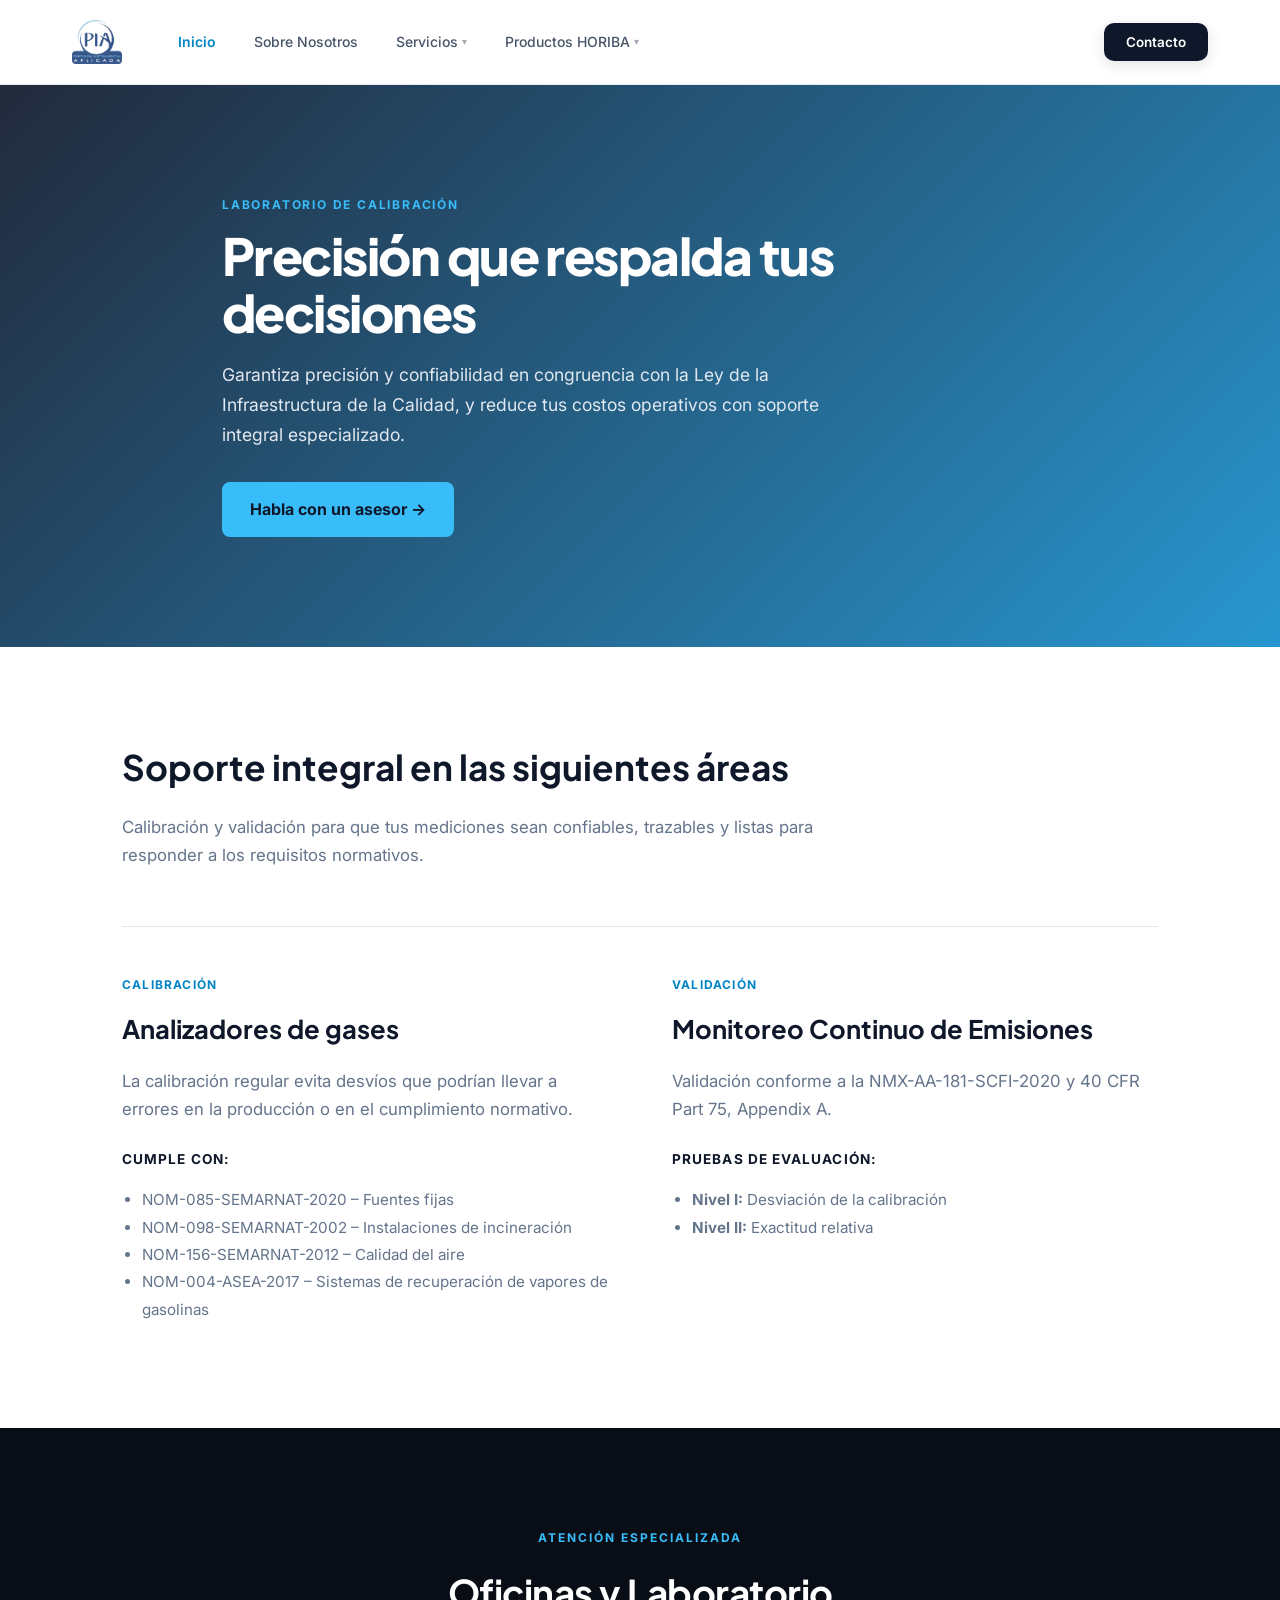
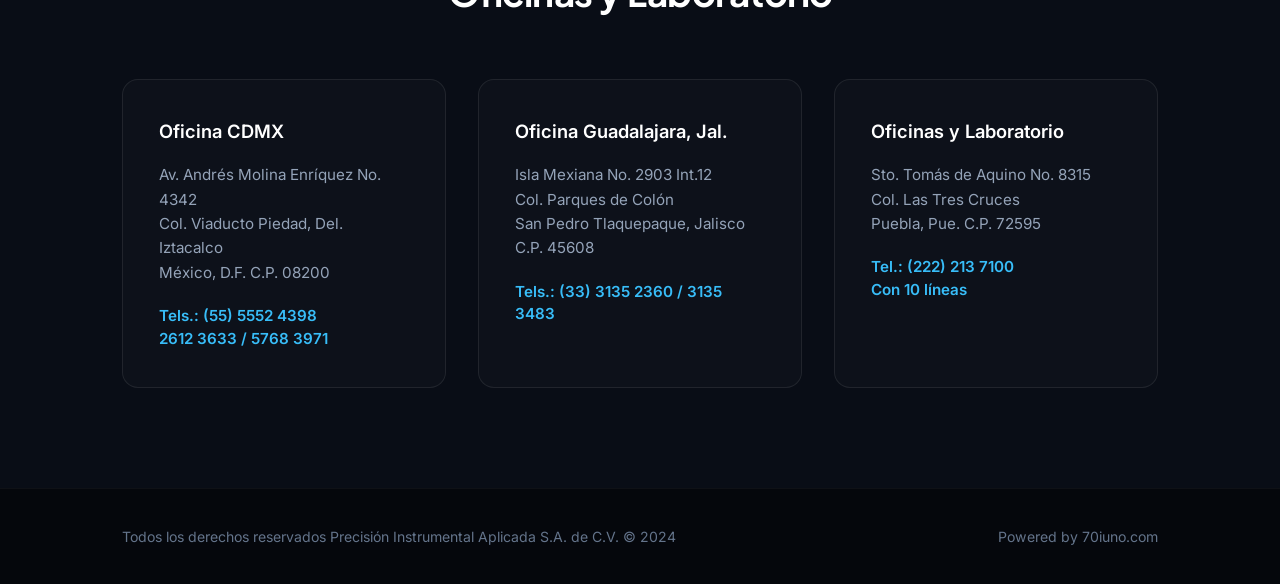
==== calibracion.html @ d00288b8 "Estructura completa de PIA" ====
<!DOCTYPE html>
<html lang="es-MX">
<head>
  <meta charset="UTF-8">
  <meta name="viewport" content="width=device-width, initial-scale=1.0">
  <title>Laboratorio de Calibración | PIA</title>
  <meta name="description" content="Servicios de calibración y validación de PIA para mediciones precisas, trazables y confiables.">
  
  <!-- Google Fonts -->
  <link rel="preconnect" href="https://fonts.googleapis.com">
  <link rel="preconnect" href="https://fonts.gstatic.com" crossorigin>
  <link href="https://fonts.googleapis.com/css2?family=Inter:wght@300;400;500;600;700&family=Plus+Jakarta+Sans:wght@500;600;700;800&display=swap" rel="stylesheet">
  
  <link rel="stylesheet" href="css/style.css">
</head>
<body>

  <!-- HEADER -->
 <header style="position:sticky; top:0; z-index:1000; background:rgba(255,255,255,0.9); backdrop-filter:blur(12px); border-bottom:1px solid rgba(226,232,240,0.8);">
  <div class="header-container">

    <!-- GRUPO IZQUIERDA: LOGO + MENÚ -->
    <div class="header-left">
      <a href="index.html" style="display:flex; align-items:center;">
        <img src="assets/pialogo.png" alt="PIA" style="display:block; height:44px; width:auto;">
      </a>

      <nav>
        <ul>
          <li><a href="index.html" style="display:block; padding:10px 16px; color:#0284c7; font-size:14px; font-weight:600; border-radius:8px;">Inicio</a></li>
          <li><a href="nosotros.html" style="display:block; padding:10px 16px; color:#475569; font-size:14px; font-weight:500; border-radius:8px;">Sobre Nosotros</a></li>

          <!-- SERVICIOS -->
          <li style="position:relative;" onmouseenter="document.getElementById('drop-servicios').style.display='block';" onmouseleave="document.getElementById('drop-servicios').style.display='none';">
            <a href="servicios.html" style="display:flex; align-items:center; gap:4px; padding:10px 16px; color:#475569; font-size:14px; font-weight:500; border-radius:8px;">
              Servicios <span style="font-size:10px; opacity:0.5;">▾</span>
            </a>
            <div id="drop-servicios" class="nav-dropdown-menu servicios-drop">
              <div class="nav-section-title">Laboratorio</div>
              <a href="calibracion.html" class="nav-dropdown-item">Calibración</a>
              <a href="mantenimiento.html" class="nav-dropdown-item">Mantenimiento Preventivo y Correctivo</a>
              <div class="nav-divider"></div>
              <div class="nav-section-title">Proyectos</div>
              <a href="servicios.html#psi" class="nav-dropdown-item">Medición de Aguas (PSI)</a>
              <a href="servicios.html#llave-en-mano" class="nav-dropdown-item">Soluciones Llave en Mano</a>
            </div>
          </li>

          <!-- PRODUCTOS HORIBA -->
          <li style="position:relative;" onmouseenter="document.getElementById('drop-productos').style.display='block';" onmouseleave="document.getElementById('drop-productos').style.display='none';">
            <a href="productos.html" style="display:flex; align-items:center; gap:4px; padding:10px 16px; color:#475569; font-size:14px; font-weight:500; border-radius:8px;">
              Productos HORIBA <span style="font-size:10px; opacity:0.5;">▾</span>
            </a>
            <div id="drop-productos" class="nav-dropdown-menu productos-drop">
              <div class="nav-section-title">De Proceso</div>
              <a href="productos.html#proceso-gases" class="nav-dropdown-item">Monitoreo de Gases de Proceso</a>
              <a href="productos.html#proceso-agua" class="nav-dropdown-item">Monitoreo de Agua de Proceso</a>
              <div class="nav-divider"></div>
              <div class="nav-section-title">Medio Ambiente</div>
              <a href="productos.html#emisiones" class="nav-dropdown-item">Emisiones a la Atmósfera (CEMS)</a>
              <a href="productos.html#calidad-aire" class="nav-dropdown-item">Calidad del Aire</a>
              <a href="productos.html#agua-residual" class="nav-dropdown-item">Agua Residual y Potable</a>
            </div>
          </li>
        </ul>
      </nav>
    </div>

    <!-- BOTÓN DERECHA -->
    <div>
      <a href="#contacto" style="background:#0f172a; color:#ffffff; font-size:13.5px; font-weight:600; padding:11px 22px; border-radius:10px; box-shadow:0 4px 14px rgba(15,23,42,0.12);">Contacto</a>
    </div>

  </div>
</header>





  <main>
    <!-- HERO -->
    <section style="padding:110px 0; background:linear-gradient(135deg, rgba(15,23,42,0.92), rgba(2,132,199,0.85)), url('https://pia.com.mx/wp-content/uploads/2024/12/analizadores-de-gases-calibracion.jpg') center/cover; color:white;">
      <div style="max-width:900px; margin:0 auto; padding:0 32px;">
        <span style="font-size:0.75rem; text-transform:uppercase; letter-spacing:0.15em; color:#38bdf8; font-weight:700; margin-bottom:12px; display:block;">Laboratorio de Calibración</span>
        <h1 style="font-family:'Plus Jakarta Sans', sans-serif; font-size:3.2rem; font-weight:800; line-height:1.1; margin:0 0 20px; letter-spacing:-0.03em;">Precisión que respalda tus decisiones</h1>
        <p style="font-size:1.1rem; color:#e2e8f0; max-width:640px; margin:0 0 32px; line-height:1.7;">
          Garantiza precisión y confiabilidad en congruencia con la Ley de la Infraestructura de la Calidad, y reduce tus costos operativos con soporte integral especializado.
        </p>
        <a href="#contacto" style="background:#38bdf8; color:#0f172a; font-weight:700; text-decoration:none; padding:14px 28px; border-radius:8px; display:inline-block;">Habla con un asesor →</a>
      </div>
    </section>

    <!-- AREAS EDITORIAL -->
    <section style="padding:90px 0; background:#ffffff;">
      <div style="max-width:1100px; margin:0 auto; padding:0 32px;">
        
        <div style="max-width:760px; margin-bottom:56px;">
          <h2 style="font-family:'Plus Jakarta Sans', sans-serif; font-size:2.2rem; color:#0f172a; margin:0 0 16px;">Soporte integral en las siguientes áreas</h2>
          <p style="color:#64748b; font-size:1.05rem; margin:0;">Calibración y validación para que tus mediciones sean confiables, trazables y listas para responder a los requisitos normativos.</p>
        </div>

        <div style="display:grid; grid-template-columns:repeat(auto-fit, minmax(320px, 1fr)); gap:64px; border-top:1px solid #e2e8f0; padding-top:48px;">
          
          <!-- CALIBRACION -->
          <div>
            <span style="color:#0284c7; font-size:0.75rem; font-weight:700; text-transform:uppercase; letter-spacing:0.1em; display:block; margin-bottom:12px;">Calibración</span>
            <h3 style="font-family:'Plus Jakarta Sans', sans-serif; font-size:1.6rem; color:#0f172a; margin:0 0 16px;">Analizadores de gases</h3>
            <p style="color:#64748b; font-size:1.05rem; line-height:1.7; margin:0 0 24px;">La calibración regular evita desvíos que podrían llevar a errores en la producción o en el cumplimiento normativo.</p>
            
            <h4 style="font-size:0.85rem; text-transform:uppercase; letter-spacing:0.08em; margin:20px 0 12px; color:#0f172a; font-weight:700;">Cumple con:</h4>
            <ul style="padding-left:20px; color:#64748b; font-size:0.95rem; line-height:1.8;">
              <li>NOM-085-SEMARNAT-2020 – Fuentes fijas</li>
              <li>NOM-098-SEMARNAT-2002 – Instalaciones de incineración</li>
              <li>NOM-156-SEMARNAT-2012 – Calidad del aire</li>
              <li>NOM-004-ASEA-2017 – Sistemas de recuperación de vapores de gasolinas</li>
            </ul>
          </div>

          <!-- VALIDACION -->
          <div>
            <span style="color:#0284c7; font-size:0.75rem; font-weight:700; text-transform:uppercase; letter-spacing:0.1em; display:block; margin-bottom:12px;">Validación</span>
            <h3 style="font-family:'Plus Jakarta Sans', sans-serif; font-size:1.6rem; color:#0f172a; margin:0 0 16px;">Monitoreo Continuo de Emisiones</h3>
            <p style="color:#64748b; font-size:1.05rem; line-height:1.7; margin:0 0 24px;">Validación conforme a la NMX-AA-181-SCFI-2020 y 40 CFR Part 75, Appendix A.</p>
            
            <h4 style="font-size:0.85rem; text-transform:uppercase; letter-spacing:0.08em; margin:20px 0 12px; color:#0f172a; font-weight:700;">Pruebas de evaluación:</h4>
            <ul style="padding-left:20px; color:#64748b; font-size:0.95rem; line-height:1.8;">
              <li><strong>Nivel I:</strong> Desviación de la calibración</li>
              <li><strong>Nivel II:</strong> Exactitud relativa</li>
            </ul>
          </div>

        </div>

      </div>
    </section>

  </main>

  <!-- OFFICES SECTION (DARK THEME) -->
  <section id="contacto" style="background:#090d16; padding:100px 0; color:#ffffff;">
    <div style="max-width:1100px; margin:0 auto; padding:0 32px;">

      <p style="text-align:center; text-transform:uppercase; letter-spacing:2px; font-size:0.75rem; font-weight:700; color:#38bdf8; margin:0 0 12px;">Atención Especializada</p>
      <h2 style="text-align:center; font-family:'Plus Jakarta Sans', sans-serif; font-size:2.3rem; color:#ffffff; margin:0 0 56px; letter-spacing:-0.5px;">Oficinas y Laboratorio</h2>

      <div style="display:grid; grid-template-columns:repeat(auto-fit, minmax(280px, 1fr)); gap:32px;">

        <!-- CDMX -->
        <div style="padding:36px; background:rgba(255,255,255,0.02); border:1px solid rgba(255,255,255,0.08); border-radius:16px;">
          <h3 style="color:#ffffff; font-size:1.15rem; font-weight:600; margin:0 0 16px;">Oficina CDMX</h3>
          <p style="color:#94a3b8; font-size:0.95rem; line-height:1.6; margin:0 0 20px;">
            Av. Andrés Molina Enríquez No. 4342<br>
            Col. Viaducto Piedad, Del. Iztacalco<br>
            México, D.F. C.P. 08200
          </p>
          <p style="color:#38bdf8; font-weight:600; font-size:0.95rem; margin:0; line-height:1.5;">
            Tels.: (55) 5552 4398<br>
            2612 3633 / 5768 3971
          </p>
        </div>

        <!-- GUADALAJARA -->
        <div style="padding:36px; background:rgba(255,255,255,0.02); border:1px solid rgba(255,255,255,0.08); border-radius:16px;">
          <h3 style="color:#ffffff; font-size:1.15rem; font-weight:600; margin:0 0 16px;">Oficina Guadalajara, Jal.</h3>
          <p style="color:#94a3b8; font-size:0.95rem; line-height:1.6; margin:0 0 20px;">
            Isla Mexiana No. 2903 Int.12<br>
            Col. Parques de Colón<br>
            San Pedro Tlaquepaque, Jalisco C.P. 45608
          </p>
          <p style="color:#38bdf8; font-weight:600; font-size:0.95rem; margin:0; line-height:1.5;">
            Tels.: (33) 3135 2360 / 3135 3483
          </p>
        </div>

        <!-- PUEBLA -->
        <div style="padding:36px; background:rgba(255,255,255,0.02); border:1px solid rgba(255,255,255,0.08); border-radius:16px;">
          <h3 style="color:#ffffff; font-size:1.15rem; font-weight:600; margin:0 0 16px;">Oficinas y Laboratorio</h3>
          <p style="color:#94a3b8; font-size:0.95rem; line-height:1.6; margin:0 0 20px;">
            Sto. Tomás de Aquino No. 8315<br>
            Col. Las Tres Cruces<br>
            Puebla, Pue. C.P. 72595
          </p>
          <p style="color:#38bdf8; font-weight:600; font-size:0.95rem; margin:0; line-height:1.5;">
            Tel.: (222) 213 7100<br>
            Con 10 líneas
          </p>
        </div>

      </div>

    </div>
  </section>

  <!-- FOOTER UNIFICADO -->
  <footer style="background:#05070c; color:#64748b; padding:36px 0; border-top:1px solid rgba(255,255,255,0.04);">
    <div style="max-width:1100px; margin:0 auto; padding:0 32px; display:flex; justify-content:space-between; align-items:center; flex-wrap:wrap; gap:16px; font-size:0.88rem;">
      <p style="margin:0;">Todos los derechos reservados Precisión Instrumental Aplicada S.A. de C.V. © 2024</p>
      <p style="margin:0;">Powered by 70iuno.com</p>
    </div>
  </footer>

</body>
</html>
---- css/style.css ----
/* BASE STYLES MODERNOS */
* {
  box-sizing: border-box;
}

html {
  scroll-behavior: smooth;
}

body {
  margin: 0;
  padding: 0;
  font-family: 'Inter', -apple-system, BlinkMacSystemFont, "Segoe UI", Roboto, Helvetica, Arial, sans-serif;
  color: #1e293b;
  background-color: #ffffff;
  line-height: 1.7;
  -webkit-font-smoothing: antialiased;
}

a {
  transition: all 0.25s cubic-bezier(0.16, 1, 0.3, 1);
  text-decoration: none;
}

/* NAVBAR ORGANIZADA: LOGO + MENÚ A LA IZQUIERDA */
.header-container {
  max-width: 1200px;
  margin: 0 auto;
  padding: 0 32px;
  display: flex;
  align-items: center;
  justify-content: space-between;
  height: 84px;
}

.header-left {
  display: flex;
  align-items: center;
  gap: 40px; /* Espacio entre el logo y el menú */
}

header nav ul {
  display: flex;
  align-items: center;
  justify-content: flex-start;
  gap: 6px;
  list-style: none;
  margin: 0;
  padding: 0;
}

/* NAVBAR DROPDOWN MEJORADOS (ORGANICOS) */
.nav-dropdown-menu {
  display: none;
  position: absolute;
  top: 100%;
  left: 0;
  background: #ffffff;
  border: 1px solid rgba(15, 23, 42, 0.08);
  border-radius: 16px;
  box-shadow: 0 25px 50px -12px rgba(15, 23, 42, 0.1);
  padding: 12px;
  margin-top: 12px;
  z-index: 1000;
  animation: fadeIn 0.2s ease forwards;
}

@keyframes fadeIn {
  from { opacity: 0; transform: translateY(6px); }
  to { opacity: 1; transform: translateY(0); }
}

.nav-dropdown-menu.servicios-drop {
  width: 300px;
}

.nav-dropdown-menu.productos-drop {
  width: 340px;
  max-height: 70vh;
  overflow-y: auto;
}

.nav-dropdown-item {
  display: block;
  padding: 10px 14px;
  border-radius: 10px;
  color: #334155;
  font-size: 14px;
  font-weight: 500;
}

.nav-dropdown-item:hover {
  background-color: #f8fafc;
  color: #0284c7;
  transform: translateX(3px);
}

.nav-section-title {
  padding: 8px 14px;
  font-size: 11px;
  font-weight: 700;
  text-transform: uppercase;
  letter-spacing: 0.1em;
  color: #94a3b8;
}

.nav-divider {
  height: 1px;
  background: #f1f5f9;
  margin: 8px 10px;
}
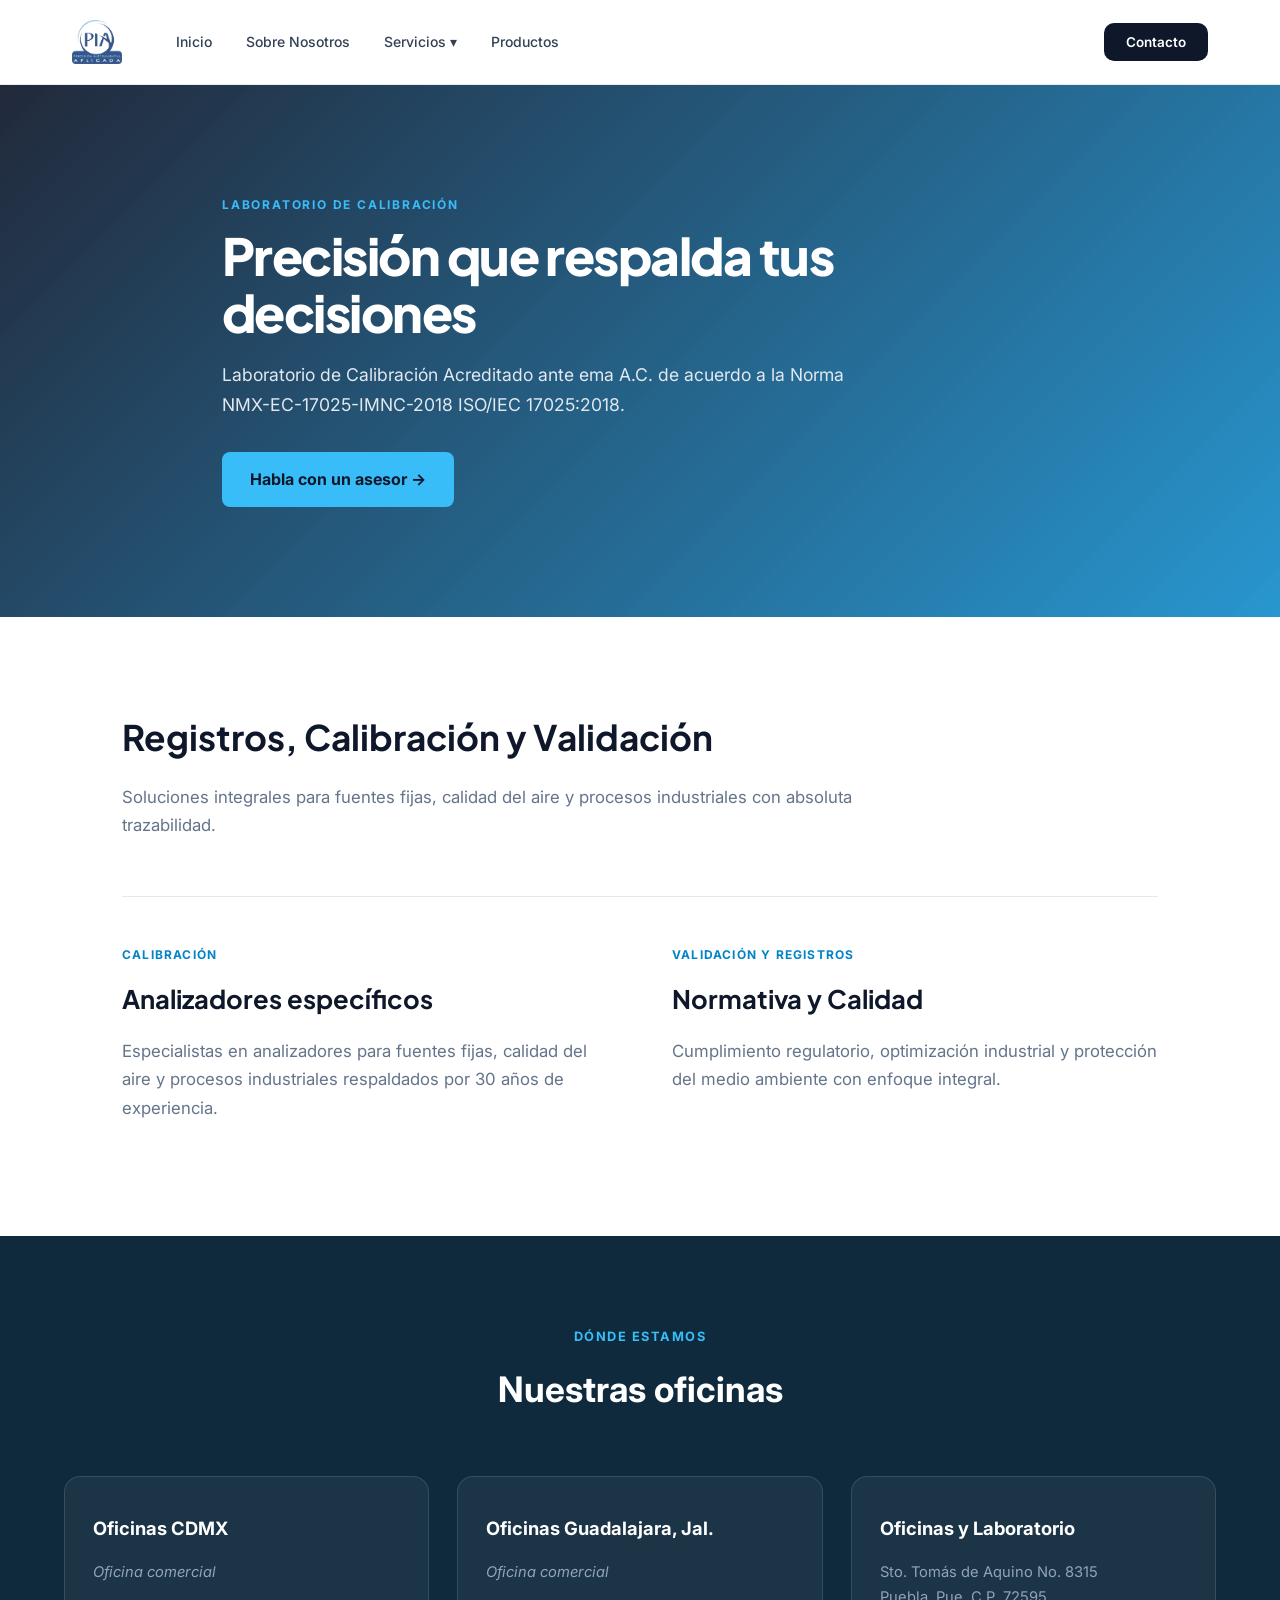
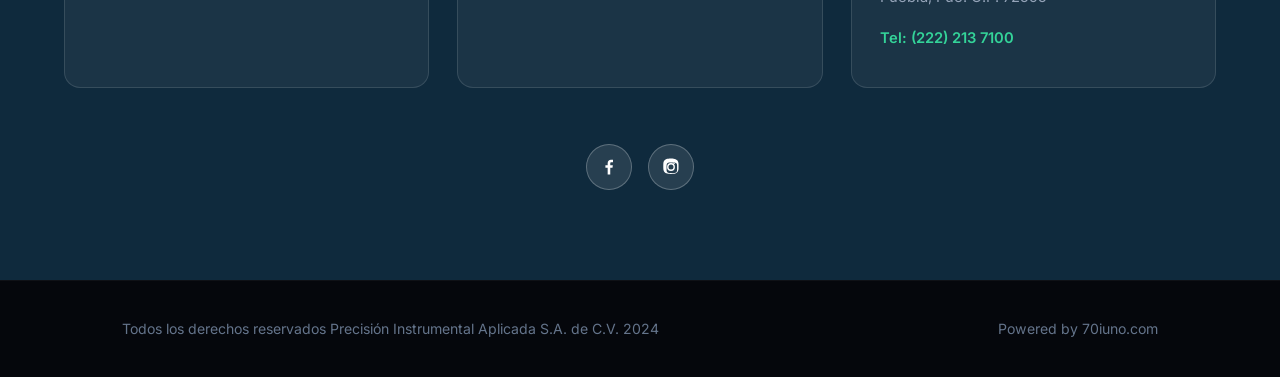
==== commit ecfc4c67: "pagina actualizada" ====
--- a/calibracion.html
+++ b/calibracion.html
@@ -5,197 +5,123 @@
   <meta name="viewport" content="width=device-width, initial-scale=1.0">
   <title>Laboratorio de Calibración | PIA</title>
   <meta name="description" content="Servicios de calibración y validación de PIA para mediciones precisas, trazables y confiables.">
-  
-  <!-- Google Fonts -->
   <link rel="preconnect" href="https://fonts.googleapis.com">
   <link rel="preconnect" href="https://fonts.gstatic.com" crossorigin>
   <link href="https://fonts.googleapis.com/css2?family=Inter:wght@300;400;500;600;700&family=Plus+Jakarta+Sans:wght@500;600;700;800&display=swap" rel="stylesheet">
-  
   <link rel="stylesheet" href="css/style.css">
 </head>
 <body>
 
-  <!-- HEADER -->
- <header style="position:sticky; top:0; z-index:1000; background:rgba(255,255,255,0.9); backdrop-filter:blur(12px); border-bottom:1px solid rgba(226,232,240,0.8);">
-  <div class="header-container">
-
-    <!-- GRUPO IZQUIERDA: LOGO + MENÚ -->
-    <div class="header-left">
-      <a href="index.html" style="display:flex; align-items:center;">
-        <img src="assets/pialogo.png" alt="PIA" style="display:block; height:44px; width:auto;">
-      </a>
-
-      <nav>
-        <ul>
-          <li><a href="index.html" style="display:block; padding:10px 16px; color:#0284c7; font-size:14px; font-weight:600; border-radius:8px;">Inicio</a></li>
-          <li><a href="nosotros.html" style="display:block; padding:10px 16px; color:#475569; font-size:14px; font-weight:500; border-radius:8px;">Sobre Nosotros</a></li>
-
-          <!-- SERVICIOS -->
-          <li style="position:relative;" onmouseenter="document.getElementById('drop-servicios').style.display='block';" onmouseleave="document.getElementById('drop-servicios').style.display='none';">
-            <a href="servicios.html" style="display:flex; align-items:center; gap:4px; padding:10px 16px; color:#475569; font-size:14px; font-weight:500; border-radius:8px;">
-              Servicios <span style="font-size:10px; opacity:0.5;">▾</span>
-            </a>
-            <div id="drop-servicios" class="nav-dropdown-menu servicios-drop">
-              <div class="nav-section-title">Laboratorio</div>
-              <a href="calibracion.html" class="nav-dropdown-item">Calibración</a>
-              <a href="mantenimiento.html" class="nav-dropdown-item">Mantenimiento Preventivo y Correctivo</a>
-              <div class="nav-divider"></div>
-              <div class="nav-section-title">Proyectos</div>
-              <a href="servicios.html#psi" class="nav-dropdown-item">Medición de Aguas (PSI)</a>
-              <a href="servicios.html#llave-en-mano" class="nav-dropdown-item">Soluciones Llave en Mano</a>
-            </div>
-          </li>
-
-          <!-- PRODUCTOS HORIBA -->
-          <li style="position:relative;" onmouseenter="document.getElementById('drop-productos').style.display='block';" onmouseleave="document.getElementById('drop-productos').style.display='none';">
-            <a href="productos.html" style="display:flex; align-items:center; gap:4px; padding:10px 16px; color:#475569; font-size:14px; font-weight:500; border-radius:8px;">
-              Productos HORIBA <span style="font-size:10px; opacity:0.5;">▾</span>
-            </a>
-            <div id="drop-productos" class="nav-dropdown-menu productos-drop">
-              <div class="nav-section-title">De Proceso</div>
-              <a href="productos.html#proceso-gases" class="nav-dropdown-item">Monitoreo de Gases de Proceso</a>
-              <a href="productos.html#proceso-agua" class="nav-dropdown-item">Monitoreo de Agua de Proceso</a>
-              <div class="nav-divider"></div>
-              <div class="nav-section-title">Medio Ambiente</div>
-              <a href="productos.html#emisiones" class="nav-dropdown-item">Emisiones a la Atmósfera (CEMS)</a>
-              <a href="productos.html#calidad-aire" class="nav-dropdown-item">Calidad del Aire</a>
-              <a href="productos.html#agua-residual" class="nav-dropdown-item">Agua Residual y Potable</a>
-            </div>
-          </li>
-        </ul>
-      </nav>
+  <header class="sticky-header">
+    <div class="header-container">
+      <div class="header-left">
+        <a href="index.html" style="display:flex; align-items:center;">
+          <img src="assets/pialogo.png" alt="PIA" style="display:block; height:44px; width:auto;">
+        </a>
+        <nav>
+          <ul>
+            <li><a href="index.html" class="nav-dropdown-item">Inicio</a></li>
+            <li><a href="nosotros.html" class="nav-dropdown-item">Sobre Nosotros</a></li>
+            <li style="position:relative;" onmouseenter="document.getElementById('drop-servicios').style.display='block';" onmouseleave="document.getElementById('drop-servicios').style.display='none';">
+              <a href="servicios.html" class="nav-dropdown-item">Servicios ▾</a>
+              <div id="drop-servicios" class="nav-dropdown-menu servicios-drop">
+                <div class="nav-section-title">Laboratorio</div>
+                <a href="calibracion.html" class="nav-dropdown-item" style="color:#0284c7; font-weight:600;">Laboratorio de Calibración</a>
+                <a href="mantenimiento.html" class="nav-dropdown-item">Mantenimiento Preventivo y Correctivo</a>
+                <div class="nav-divider"></div>
+                <div class="nav-section-title">Proyectos</div>
+                <a href="servicios.html#psi" class="nav-dropdown-item">Medición de Aguas (PSI)</a>
+                <a href="servicios.html#llave-en-mano" class="nav-dropdown-item">Soluciones Llave en Mano</a>
+              </div>
+            </li>
+            <li style="position:relative;" onmouseenter="document.getElementById('drop-productos').style.display='block';" onmouseleave="document.getElementById('drop-productos').style.display='none';">
+              <a href="productos.html" class="nav-dropdown-item">Productos</a>
+              <div id="drop-productos" class="nav-dropdown-menu productos-drop">
+                <div class="nav-section-title">De Proceso</div>
+                <a href="productos.html#proceso-gases" class="nav-dropdown-item">Monitoreo de Gases de Proceso</a>
+                <a href="productos.html#proceso-agua" class="nav-dropdown-item">Monitoreo de Agua de Proceso</a>
+                <div class="nav-divider"></div>
+                <div class="nav-section-title">Medio Ambiente</div>
+                <a href="productos.html#emisiones" class="nav-dropdown-item">Emisiones a la Atmósfera (CEMS)</a>
+                <a href="productos.html#calidad-aire" class="nav-dropdown-item">Calidad del Aire</a>
+                <a href="productos.html#agua-residual" class="nav-dropdown-item">Agua Residual y Potable</a>
+              </div>
+            </li>
+          </ul>
+        </nav>
+      </div>
+      <div>
+        <a href="#contacto" style="background:#0f172a; color:#ffffff; font-size:13.5px; font-weight:600; padding:11px 22px; border-radius:10px;">Contacto</a>
+      </div>
     </div>
-
-    <!-- BOTÓN DERECHA -->
-    <div>
-      <a href="#contacto" style="background:#0f172a; color:#ffffff; font-size:13.5px; font-weight:600; padding:11px 22px; border-radius:10px; box-shadow:0 4px 14px rgba(15,23,42,0.12);">Contacto</a>
-    </div>
-
-  </div>
-</header>
-
-
-
-
+  </header>
 
   <main>
-    <!-- HERO -->
     <section style="padding:110px 0; background:linear-gradient(135deg, rgba(15,23,42,0.92), rgba(2,132,199,0.85)), url('https://pia.com.mx/wp-content/uploads/2024/12/analizadores-de-gases-calibracion.jpg') center/cover; color:white;">
       <div style="max-width:900px; margin:0 auto; padding:0 32px;">
         <span style="font-size:0.75rem; text-transform:uppercase; letter-spacing:0.15em; color:#38bdf8; font-weight:700; margin-bottom:12px; display:block;">Laboratorio de Calibración</span>
         <h1 style="font-family:'Plus Jakarta Sans', sans-serif; font-size:3.2rem; font-weight:800; line-height:1.1; margin:0 0 20px; letter-spacing:-0.03em;">Precisión que respalda tus decisiones</h1>
         <p style="font-size:1.1rem; color:#e2e8f0; max-width:640px; margin:0 0 32px; line-height:1.7;">
-          Garantiza precisión y confiabilidad en congruencia con la Ley de la Infraestructura de la Calidad, y reduce tus costos operativos con soporte integral especializado.
+          Laboratorio de Calibración Acreditado ante ema A.C. de acuerdo a la Norma NMX-EC-17025-IMNC-2018 ISO/IEC 17025:2018.
         </p>
         <a href="#contacto" style="background:#38bdf8; color:#0f172a; font-weight:700; text-decoration:none; padding:14px 28px; border-radius:8px; display:inline-block;">Habla con un asesor →</a>
       </div>
     </section>
 
-    <!-- AREAS EDITORIAL -->
     <section style="padding:90px 0; background:#ffffff;">
       <div style="max-width:1100px; margin:0 auto; padding:0 32px;">
-        
         <div style="max-width:760px; margin-bottom:56px;">
-          <h2 style="font-family:'Plus Jakarta Sans', sans-serif; font-size:2.2rem; color:#0f172a; margin:0 0 16px;">Soporte integral en las siguientes áreas</h2>
-          <p style="color:#64748b; font-size:1.05rem; margin:0;">Calibración y validación para que tus mediciones sean confiables, trazables y listas para responder a los requisitos normativos.</p>
+          <h2 style="font-family:'Plus Jakarta Sans', sans-serif; font-size:2.2rem; color:#0f172a; margin:0 0 16px;">Registros, Calibración y Validación</h2>
+          <p style="color:#64748b; font-size:1.05rem; margin:0;">Soluciones integrales para fuentes fijas, calidad del aire y procesos industriales con absoluta trazabilidad.</p>
         </div>
 
         <div style="display:grid; grid-template-columns:repeat(auto-fit, minmax(320px, 1fr)); gap:64px; border-top:1px solid #e2e8f0; padding-top:48px;">
-          
-          <!-- CALIBRACION -->
           <div>
             <span style="color:#0284c7; font-size:0.75rem; font-weight:700; text-transform:uppercase; letter-spacing:0.1em; display:block; margin-bottom:12px;">Calibración</span>
-            <h3 style="font-family:'Plus Jakarta Sans', sans-serif; font-size:1.6rem; color:#0f172a; margin:0 0 16px;">Analizadores de gases</h3>
-            <p style="color:#64748b; font-size:1.05rem; line-height:1.7; margin:0 0 24px;">La calibración regular evita desvíos que podrían llevar a errores en la producción o en el cumplimiento normativo.</p>
-            
-            <h4 style="font-size:0.85rem; text-transform:uppercase; letter-spacing:0.08em; margin:20px 0 12px; color:#0f172a; font-weight:700;">Cumple con:</h4>
-            <ul style="padding-left:20px; color:#64748b; font-size:0.95rem; line-height:1.8;">
-              <li>NOM-085-SEMARNAT-2020 – Fuentes fijas</li>
-              <li>NOM-098-SEMARNAT-2002 – Instalaciones de incineración</li>
-              <li>NOM-156-SEMARNAT-2012 – Calidad del aire</li>
-              <li>NOM-004-ASEA-2017 – Sistemas de recuperación de vapores de gasolinas</li>
-            </ul>
+            <h3 style="font-family:'Plus Jakarta Sans', sans-serif; font-size:1.6rem; color:#0f172a; margin:0 0 16px;">Analizadores específicos</h3>
+            <p style="color:#64748b; font-size:1.05rem; line-height:1.7; margin:0 0 24px;">Especialistas en analizadores para fuentes fijas, calidad del aire y procesos industriales respaldados por 30 años de experiencia.</p>
           </div>
 
-          <!-- VALIDACION -->
           <div>
-            <span style="color:#0284c7; font-size:0.75rem; font-weight:700; text-transform:uppercase; letter-spacing:0.1em; display:block; margin-bottom:12px;">Validación</span>
-            <h3 style="font-family:'Plus Jakarta Sans', sans-serif; font-size:1.6rem; color:#0f172a; margin:0 0 16px;">Monitoreo Continuo de Emisiones</h3>
-            <p style="color:#64748b; font-size:1.05rem; line-height:1.7; margin:0 0 24px;">Validación conforme a la NMX-AA-181-SCFI-2020 y 40 CFR Part 75, Appendix A.</p>
-            
-            <h4 style="font-size:0.85rem; text-transform:uppercase; letter-spacing:0.08em; margin:20px 0 12px; color:#0f172a; font-weight:700;">Pruebas de evaluación:</h4>
-            <ul style="padding-left:20px; color:#64748b; font-size:0.95rem; line-height:1.8;">
-              <li><strong>Nivel I:</strong> Desviación de la calibración</li>
-              <li><strong>Nivel II:</strong> Exactitud relativa</li>
-            </ul>
+            <span style="color:#0284c7; font-size:0.75rem; font-weight:700; text-transform:uppercase; letter-spacing:0.1em; display:block; margin-bottom:12px;">Validación y Registros</span>
+            <h3 style="font-family:'Plus Jakarta Sans', sans-serif; font-size:1.6rem; color:#0f172a; margin:0 0 16px;">Normativa y Calidad</h3>
+            <p style="color:#64748b; font-size:1.05rem; line-height:1.7; margin:0 0 24px;">Cumplimiento regulatorio, optimización industrial y protección del medio ambiente con enfoque integral.</p>
           </div>
-
         </div>
-
       </div>
     </section>
-
   </main>
 
-  <!-- OFFICES SECTION (DARK THEME) -->
-  <section id="contacto" style="background:#090d16; padding:100px 0; color:#ffffff;">
-    <div style="max-width:1100px; margin:0 auto; padding:0 32px;">
-
-      <p style="text-align:center; text-transform:uppercase; letter-spacing:2px; font-size:0.75rem; font-weight:700; color:#38bdf8; margin:0 0 12px;">Atención Especializada</p>
-      <h2 style="text-align:center; font-family:'Plus Jakarta Sans', sans-serif; font-size:2.3rem; color:#ffffff; margin:0 0 56px; letter-spacing:-0.5px;">Oficinas y Laboratorio</h2>
-
-      <div style="display:grid; grid-template-columns:repeat(auto-fit, minmax(280px, 1fr)); gap:32px;">
-
-        <!-- CDMX -->
-        <div style="padding:36px; background:rgba(255,255,255,0.02); border:1px solid rgba(255,255,255,0.08); border-radius:16px;">
-          <h3 style="color:#ffffff; font-size:1.15rem; font-weight:600; margin:0 0 16px;">Oficina CDMX</h3>
-          <p style="color:#94a3b8; font-size:0.95rem; line-height:1.6; margin:0 0 20px;">
-            Av. Andrés Molina Enríquez No. 4342<br>
-            Col. Viaducto Piedad, Del. Iztacalco<br>
-            México, D.F. C.P. 08200
-          </p>
-          <p style="color:#38bdf8; font-weight:600; font-size:0.95rem; margin:0; line-height:1.5;">
-            Tels.: (55) 5552 4398<br>
-            2612 3633 / 5768 3971
-          </p>
+  <section id="contacto" class="offices-section">
+    <div style="max-width:1200px; margin:0 auto; padding:0 24px;">
+      <p style="text-align:center; text-transform:uppercase; letter-spacing:1.5px; font-size:0.8rem; font-weight:700; color:#38BDF8; margin:0 0 12px;">Dónde estamos</p>
+      <h2 style="text-align:center; color:#ffffff; font-size:2.2rem; margin:0 0 56px;">Nuestras oficinas</h2>
+      <div style="display:grid; grid-template-columns:repeat(auto-fit, minmax(260px, 1fr)); gap:28px;">
+        <div class="office-box">
+          <h3 style="color:#ffffff; font-size:1.15rem; margin:0 0 16px;">Oficinas CDMX</h3>
+          <p style="font-style:italic; color:#94A3B8; font-size:0.92rem; margin:0;">Oficina comercial</p>
         </div>
-
-        <!-- GUADALAJARA -->
-        <div style="padding:36px; background:rgba(255,255,255,0.02); border:1px solid rgba(255,255,255,0.08); border-radius:16px;">
-          <h3 style="color:#ffffff; font-size:1.15rem; font-weight:600; margin:0 0 16px;">Oficina Guadalajara, Jal.</h3>
-          <p style="color:#94a3b8; font-size:0.95rem; line-height:1.6; margin:0 0 20px;">
-            Isla Mexiana No. 2903 Int.12<br>
-            Col. Parques de Colón<br>
-            San Pedro Tlaquepaque, Jalisco C.P. 45608
-          </p>
-          <p style="color:#38bdf8; font-weight:600; font-size:0.95rem; margin:0; line-height:1.5;">
-            Tels.: (33) 3135 2360 / 3135 3483
-          </p>
+        <div class="office-box">
+          <h3 style="color:#ffffff; font-size:1.15rem; margin:0 0 16px;">Oficinas Guadalajara, Jal.</h3>
+          <p style="font-style:italic; color:#94A3B8; font-size:0.92rem; margin:0;">Oficina comercial</p>
         </div>
-
-        <!-- PUEBLA -->
-        <div style="padding:36px; background:rgba(255,255,255,0.02); border:1px solid rgba(255,255,255,0.08); border-radius:16px;">
-          <h3 style="color:#ffffff; font-size:1.15rem; font-weight:600; margin:0 0 16px;">Oficinas y Laboratorio</h3>
-          <p style="color:#94a3b8; font-size:0.95rem; line-height:1.6; margin:0 0 20px;">
-            Sto. Tomás de Aquino No. 8315<br>
-            Col. Las Tres Cruces<br>
-            Puebla, Pue. C.P. 72595
-          </p>
-          <p style="color:#38bdf8; font-weight:600; font-size:0.95rem; margin:0; line-height:1.5;">
-            Tel.: (222) 213 7100<br>
-            Con 10 líneas
-          </p>
+        <div class="office-box">
+          <h3 style="color:#ffffff; font-size:1.15rem; margin:0 0 16px;">Oficinas y Laboratorio</h3>
+          <p style="color:#94A3B8; font-size:0.92rem; margin:0 0 16px;">Sto. Tomás de Aquino No. 8315<br>Puebla, Pue. C.P. 72595</p>
+          <p style="color:#34D399; font-weight:600; font-size:0.92rem; margin:0;">Tel: (222) 213 7100</p>
         </div>
-
       </div>
 
+      <div style="display:flex; justify-content:center; gap:16px; margin-top:56px;">
+        <a href="https://www.facebook.com/profile.php?id=61585844746764" target="_blank" rel="noopener" aria-label="Facebook" class="social-icon-btn"><svg viewBox="0 0 24 24" width="20" height="20" fill="#ffffff"><path d="M13.5 21v-8h2.7l.4-3.2h-3.1V7.8c0-.9.3-1.5 1.6-1.5h1.7V3.4c-.3 0-1.3-.1-2.4-.1-2.4 0-4 1.5-4 4.1v2.4H7.7V13h2.7v8h3.1z"/></svg></a>
+        <a href="https://www.instagram.com/piagrupothera/" target="_blank" rel="noopener" aria-label="Instagram" class="social-icon-btn"><svg viewBox="0 0 24 24" width="20" height="20" fill="#ffffff"><path d="M12 7.3A4.7 4.7 0 1 0 12 16.7 4.7 4.7 0 0 0 12 7.3zm0 7.7a3 3 0 1 1 0-6 3 3 0 0 1 0 6zm5-7.9a1.1 1.1 0 1 1-2.2 0 1.1 1.1 0 0 1 2.2 0zM21 8.2c-.1-1.6-.4-3-1.6-4.2S16.8 2.1 15.2 2C13.6 1.9 10.4 1.9 8.8 2 7.2 2.1 5.8 2.4 4.6 3.6S2.9 6.2 2.8 7.8c-.1 1.6-.1 4.8 0 6.4.1 1.6.4 3 1.6 4.2s2.6 1.7 4.2 1.8c1.6.1 4.8.1 6.4 0 1.6-.1 3-.4 4.2-1.6s1.7-2.6 1.8-4.2c.1-1.6.1-4.8 0-6.4zM19 17.5a2.7 2.7 0 0 1-1.5 1.5c-1 .4-3.4.3-4.5.3s-3.5.1-4.5-.3A2.7 2.7 0 0 1 7 17.5c-.4-1-.3-3.4-.3-4.5s-.1-3.5.3-4.5A2.7 2.7 0 0 1 8.5 7c1-.4 3.4-.3 4.5-.3s3.5-.1 4.5.3A2.7 2.7 0 0 1 19 8.5c.4 1 .3 3.4.3 4.5s.1 3.5-.3 4.5z"/></svg></a>
+      </div>
     </div>
   </section>
 
-  <!-- FOOTER UNIFICADO -->
-  <footer style="background:#05070c; color:#64748b; padding:36px 0; border-top:1px solid rgba(255,255,255,0.04);">
+  <footer class="site-footer">
     <div style="max-width:1100px; margin:0 auto; padding:0 32px; display:flex; justify-content:space-between; align-items:center; flex-wrap:wrap; gap:16px; font-size:0.88rem;">
-      <p style="margin:0;">Todos los derechos reservados Precisión Instrumental Aplicada S.A. de C.V. © 2024</p>
+      <p style="margin:0;">Todos los derechos reservados Precisión Instrumental Aplicada S.A. de C.V. 2024</p>
       <p style="margin:0;">Powered by 70iuno.com</p>
     </div>
   </footer>
--- a/css/style.css
+++ b/css/style.css
@@ -108,4 +108,277 @@
   height: 1px;
   background: #f1f5f9;
   margin: 8px 10px;
+}
+
+.sticky-header {
+  position: sticky;
+  top: 0;
+  z-index: 1000;
+  background: rgba(255, 255, 255, 0.9);
+  backdrop-filter: blur(12px);
+  border-bottom: 1px solid rgba(226, 232, 240, 0.8);
+}
+
+.hero-section {
+  padding: 140px 0 90px 0;
+  background: radial-gradient(circle at top right, rgba(2, 132, 199, 0.06), transparent 50%), #ffffff;
+  text-align: center;
+}
+
+.hero-badge {
+  display: inline-block;
+  background: #f0f9ff;
+  color: #0284c7;
+  font-weight: 600;
+  font-size: 12px;
+  letter-spacing: 0.08em;
+  text-transform: uppercase;
+  padding: 8px 16px;
+  border-radius: 50px;
+  margin-bottom: 24px;
+  border: 1px solid rgba(2, 132, 199, 0.15);
+}
+
+.content-section {
+  padding: 100px 0;
+  background: #f8fafc;
+  border-top: 1px solid #f1f5f9;
+}
+
+.card-grid {
+  display: grid;
+  grid-template-columns: repeat(auto-fit, minmax(320px, 1fr));
+  gap: 32px;
+}
+
+.content-card {
+  background: #ffffff;
+  border: 1px solid #e2e8f0;
+  border-radius: 20px;
+  padding: 40px 36px;
+  box-shadow: 0 10px 30px rgba(0, 0, 0, 0.02);
+}
+
+.offices-section {
+  background: #0F2A3D;
+  padding: 90px 0;
+  color: #ffffff;
+}
+
+.office-box {
+  background: rgba(255, 255, 255, 0.05);
+  border: 1px solid rgba(255, 255, 255, 0.12);
+  border-radius: 16px;
+  padding: 36px 28px;
+}
+
+.social-icon-btn {
+  display: flex;
+  align-items: center;
+  justify-content: center;
+  width: 46px;
+  height: 46px;
+  border-radius: 50%;
+  background: rgba(255, 255, 255, 0.1);
+  border: 1px solid rgba(255, 255, 255, 0.25);
+}
+
+.site-footer {
+  background: #05070c;
+  color: #64748b;
+  padding: 36px 0;
+  border-top: 1px solid rgba(255, 255, 255, 0.04);
+}
+
+/* BASE STYLES MODERNOS */
+* {
+  box-sizing: border-box;
+}
+
+html {
+  scroll-behavior: smooth;
+}
+
+body {
+  margin: 0;
+  padding: 0;
+  font-family: 'Inter', -apple-system, BlinkMacSystemFont, "Segoe UI", Roboto, Helvetica, Arial, sans-serif;
+  color: #1e293b;
+  background-color: #ffffff;
+  line-height: 1.7;
+  -webkit-font-smoothing: antialiased;
+}
+
+a {
+  transition: all 0.25s cubic-bezier(0.16, 1, 0.3, 1);
+  text-decoration: none;
+}
+
+/* NAVBAR ORGANIZADA: LOGO + MENÚ A LA IZQUIERDA */
+.header-container {
+  max-width: 1200px;
+  margin: 0 auto;
+  padding: 0 32px;
+  display: flex;
+  align-items: center;
+  justify-content: space-between;
+  height: 84px;
+}
+
+.header-left {
+  display: flex;
+  align-items: center;
+  gap: 40px;
+}
+
+header nav ul {
+  display: flex;
+  align-items: center;
+  justify-content: flex-start;
+  gap: 6px;
+  list-style: none;
+  margin: 0;
+  padding: 0;
+}
+
+/* NAVBAR DROPDOWN MENU */
+.nav-dropdown-menu {
+  display: none;
+  position: absolute;
+  top: 100%;
+  left: 0;
+  background: #ffffff;
+  border: 1px solid rgba(15, 23, 42, 0.08);
+  border-radius: 16px;
+  box-shadow: 0 25px 50px -12px rgba(15, 23, 42, 0.1);
+  padding: 12px;
+  margin-top: 12px;
+  z-index: 1000;
+  animation: fadeIn 0.2s ease forwards;
+}
+
+@keyframes fadeIn {
+  from { opacity: 0; transform: translateY(6px); }
+  to { opacity: 1; transform: translateY(0); }
+}
+
+.nav-dropdown-menu.servicios-drop {
+  width: 300px;
+}
+
+.nav-dropdown-menu.productos-drop {
+  width: 340px;
+  max-height: 70vh;
+  overflow-y: auto;
+}
+
+.nav-dropdown-item {
+  display: block;
+  padding: 10px 14px;
+  border-radius: 10px;
+  color: #334155;
+  font-size: 14px;
+  font-weight: 500;
+}
+
+.nav-dropdown-item:hover {
+  background-color: #f8fafc;
+  color: #0284c7;
+  transform: translateX(3px);
+}
+
+.nav-section-title {
+  padding: 8px 14px;
+  font-size: 11px;
+  font-weight: 700;
+  text-transform: uppercase;
+  letter-spacing: 0.1em;
+  color: #94a3b8;
+}
+
+.nav-divider {
+  height: 1px;
+  background: #f1f5f9;
+  margin: 8px 10px;
+}
+
+/* UTILITY CLASSES */
+.sticky-header {
+  position: sticky;
+  top: 0;
+  z-index: 1000;
+  background: rgba(255, 255, 255, 0.9);
+  backdrop-filter: blur(12px);
+  border-bottom: 1px solid rgba(226, 232, 240, 0.8);
+}
+
+.hero-section {
+  padding: 140px 0 90px 0;
+  background: radial-gradient(circle at top right, rgba(2, 132, 199, 0.06), transparent 50%), #ffffff;
+  text-align: center;
+}
+
+.hero-badge {
+  display: inline-block;
+  background: #f0f9ff;
+  color: #0284c7;
+  font-weight: 600;
+  font-size: 12px;
+  letter-spacing: 0.08em;
+  text-transform: uppercase;
+  padding: 8px 16px;
+  border-radius: 50px;
+  margin-bottom: 24px;
+  border: 1px solid rgba(2, 132, 199, 0.15);
+}
+
+.content-section {
+  padding: 100px 0;
+  background: #f8fafc;
+  border-top: 1px solid #f1f5f9;
+}
+
+.card-grid {
+  display: grid;
+  grid-template-columns: repeat(auto-fit, minmax(320px, 1fr));
+  gap: 32px;
+}
+
+.content-card {
+  background: #ffffff;
+  border: 1px solid #e2e8f0;
+  border-radius: 20px;
+  padding: 40px 36px;
+  box-shadow: 0 10px 30px rgba(0, 0, 0, 0.02);
+}
+
+.offices-section {
+  background: #0F2A3D;
+  padding: 90px 0;
+  color: #ffffff;
+}
+
+.office-box {
+  background: rgba(255, 255, 255, 0.05);
+  border: 1px solid rgba(255, 255, 255, 0.12);
+  border-radius: 16px;
+  padding: 36px 28px;
+}
+
+.social-icon-btn {
+  display: flex;
+  align-items: center;
+  justify-content: center;
+  width: 46px;
+  height: 46px;
+  border-radius: 50%;
+  background: rgba(255, 255, 255, 0.1);
+  border: 1px solid rgba(255, 255, 255, 0.25);
+}
+
+.site-footer {
+  background: #05070c;
+  color: #64748b;
+  padding: 36px 0;
+  border-top: 1px solid rgba(255, 255, 255, 0.04);
 }
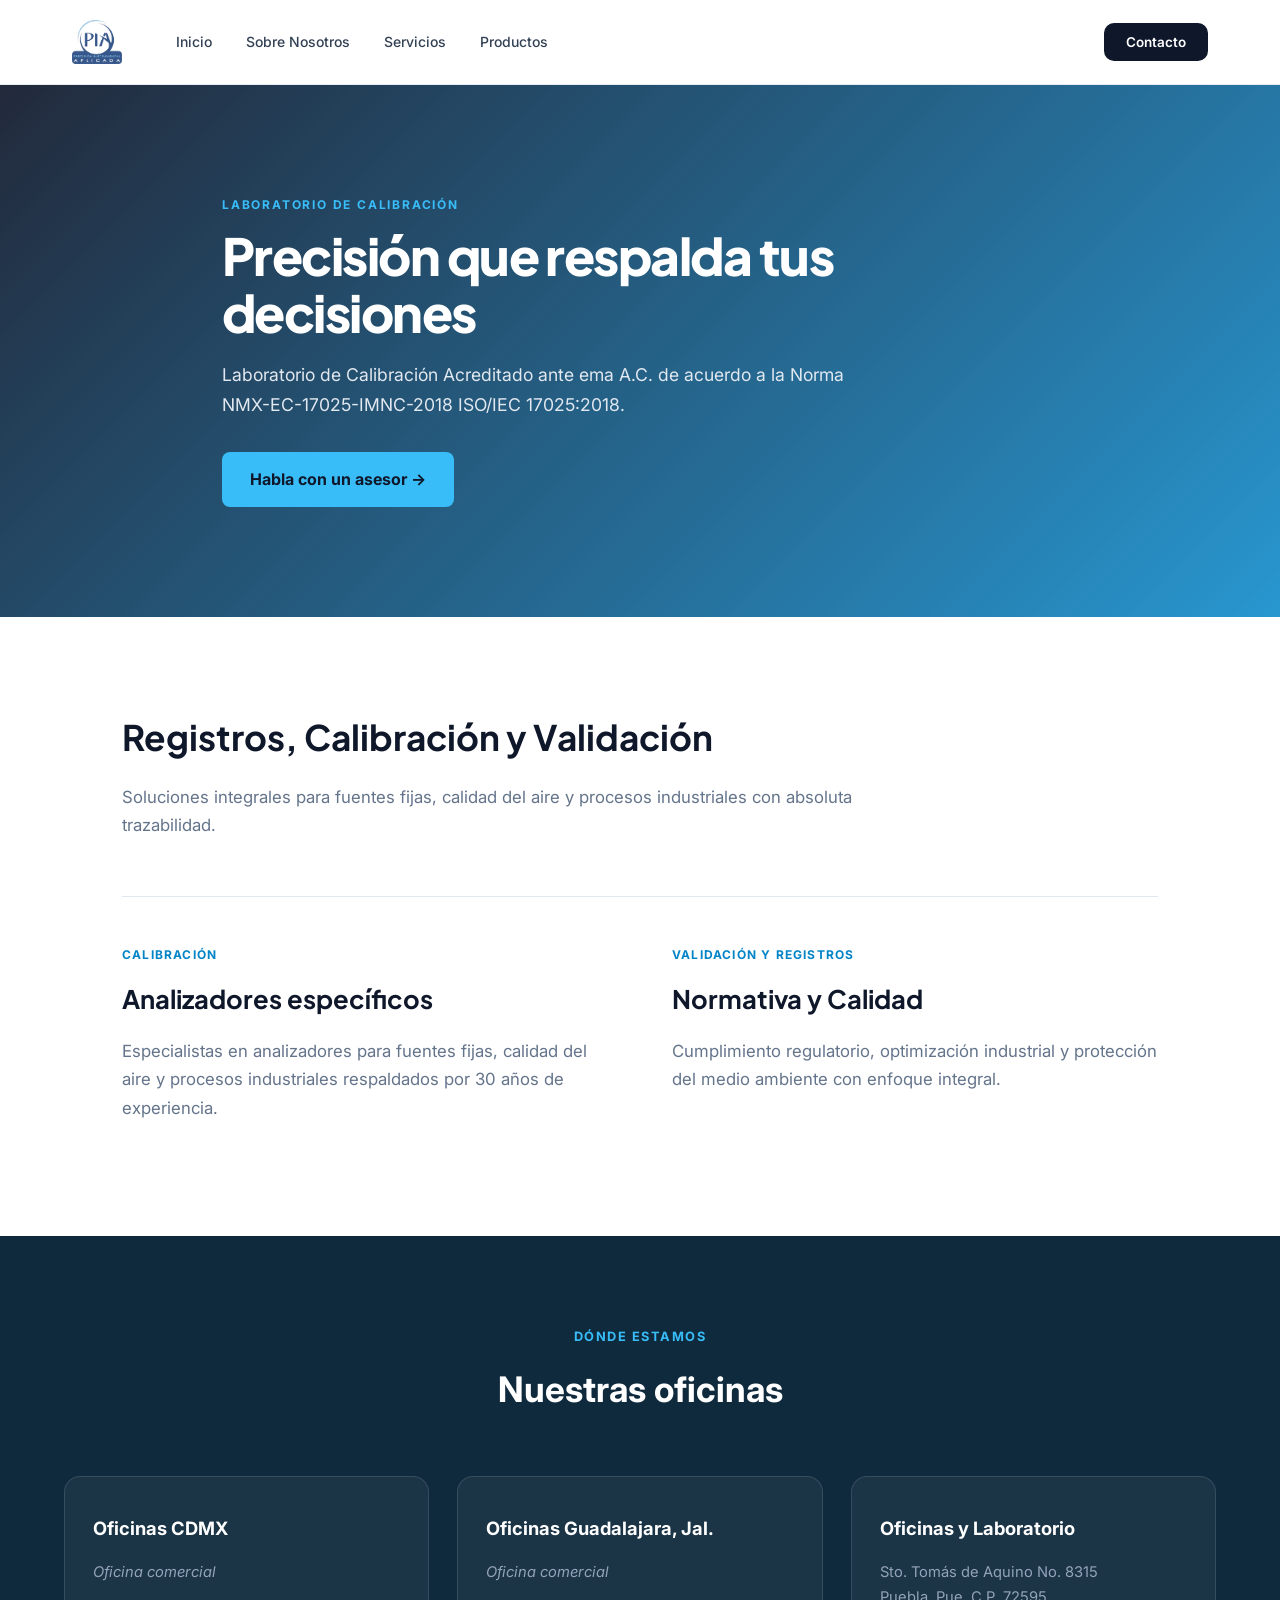
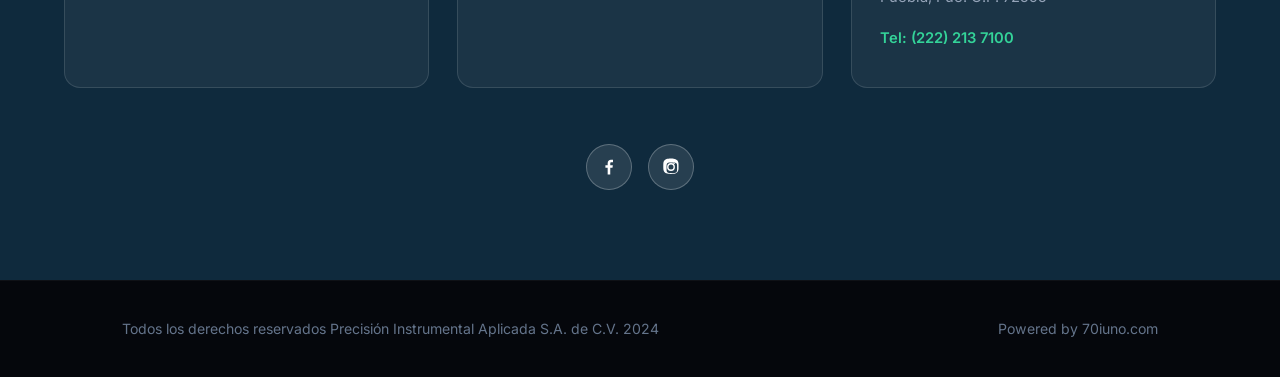
==== commit 9101dc5f: "navbar fix" ====
--- a/calibracion.html
+++ b/calibracion.html
@@ -23,7 +23,7 @@
             <li><a href="index.html" class="nav-dropdown-item">Inicio</a></li>
             <li><a href="nosotros.html" class="nav-dropdown-item">Sobre Nosotros</a></li>
             <li style="position:relative;" onmouseenter="document.getElementById('drop-servicios').style.display='block';" onmouseleave="document.getElementById('drop-servicios').style.display='none';">
-              <a href="servicios.html" class="nav-dropdown-item">Servicios ▾</a>
+              <a href="servicios.html" class="nav-dropdown-item">Servicios</a>
               <div id="drop-servicios" class="nav-dropdown-menu servicios-drop">
                 <div class="nav-section-title">Laboratorio</div>
                 <a href="calibracion.html" class="nav-dropdown-item" style="color:#0284c7; font-weight:600;">Laboratorio de Calibración</a>
